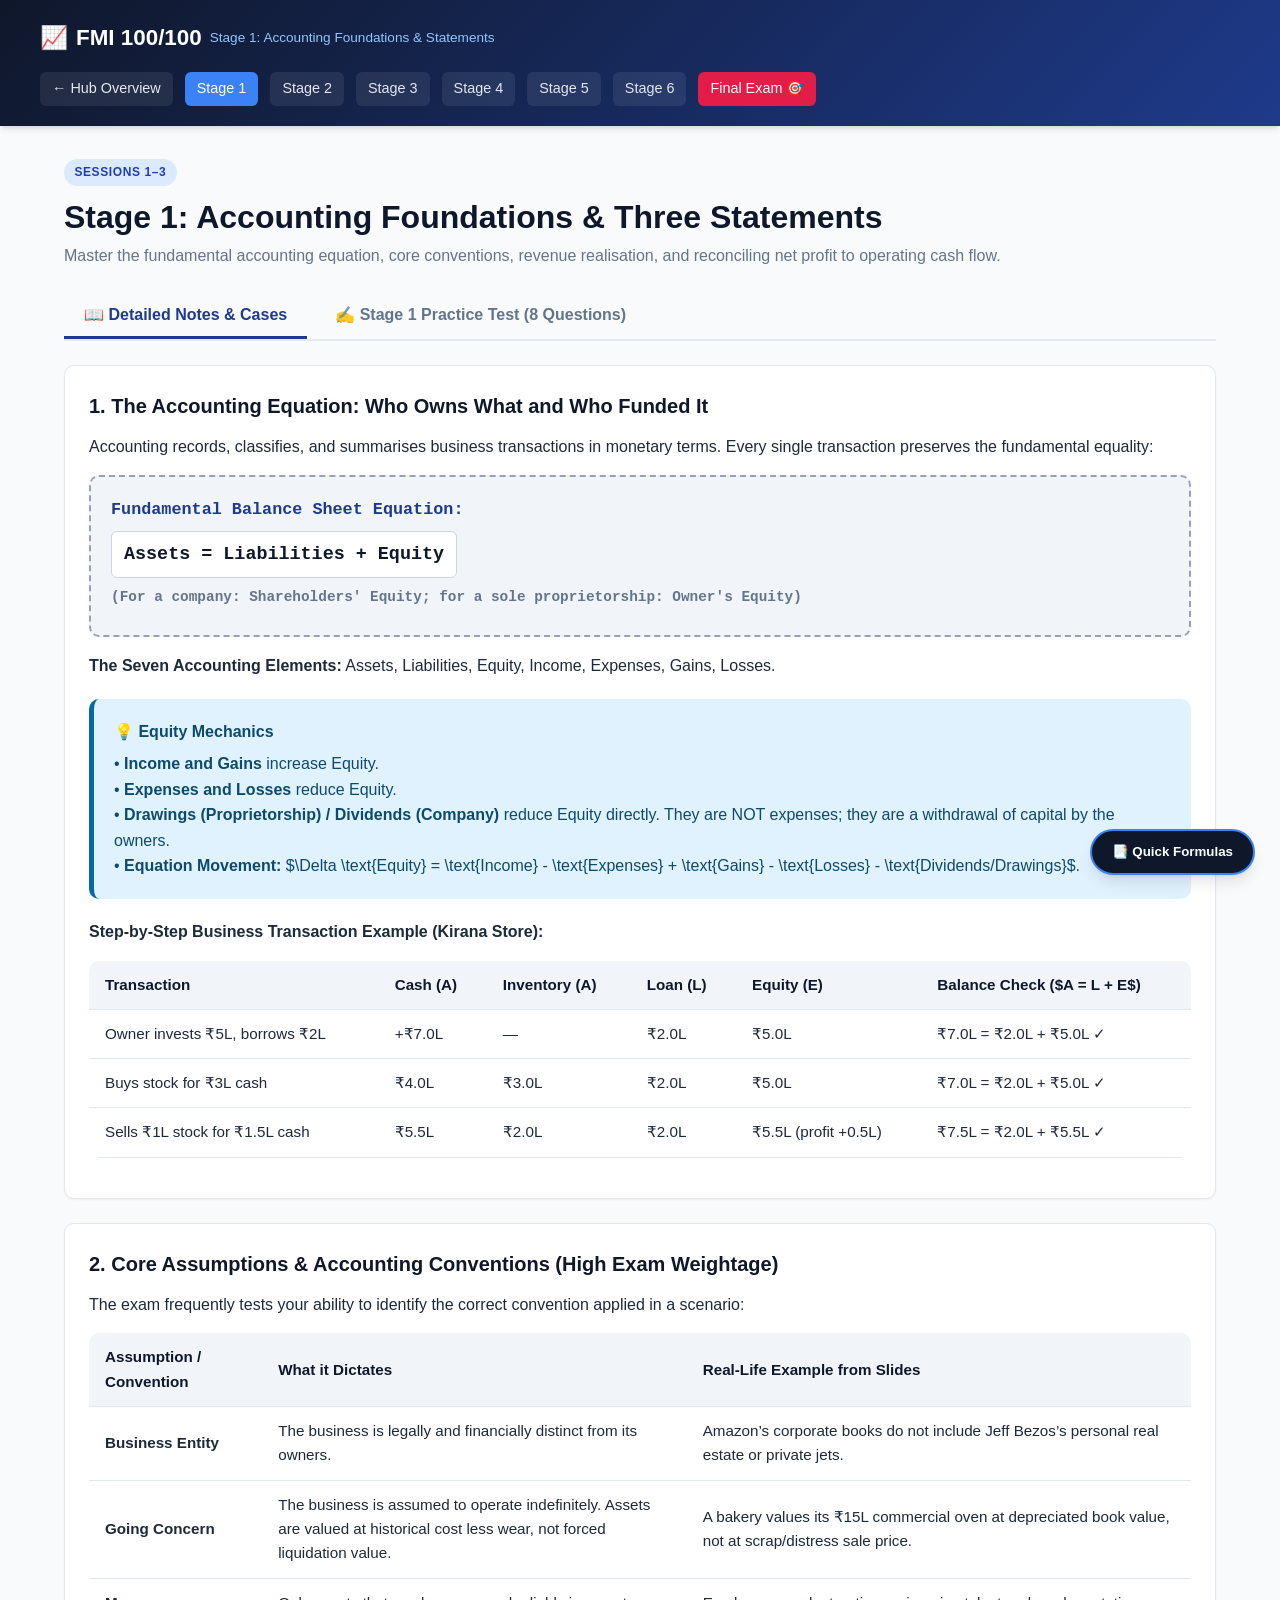
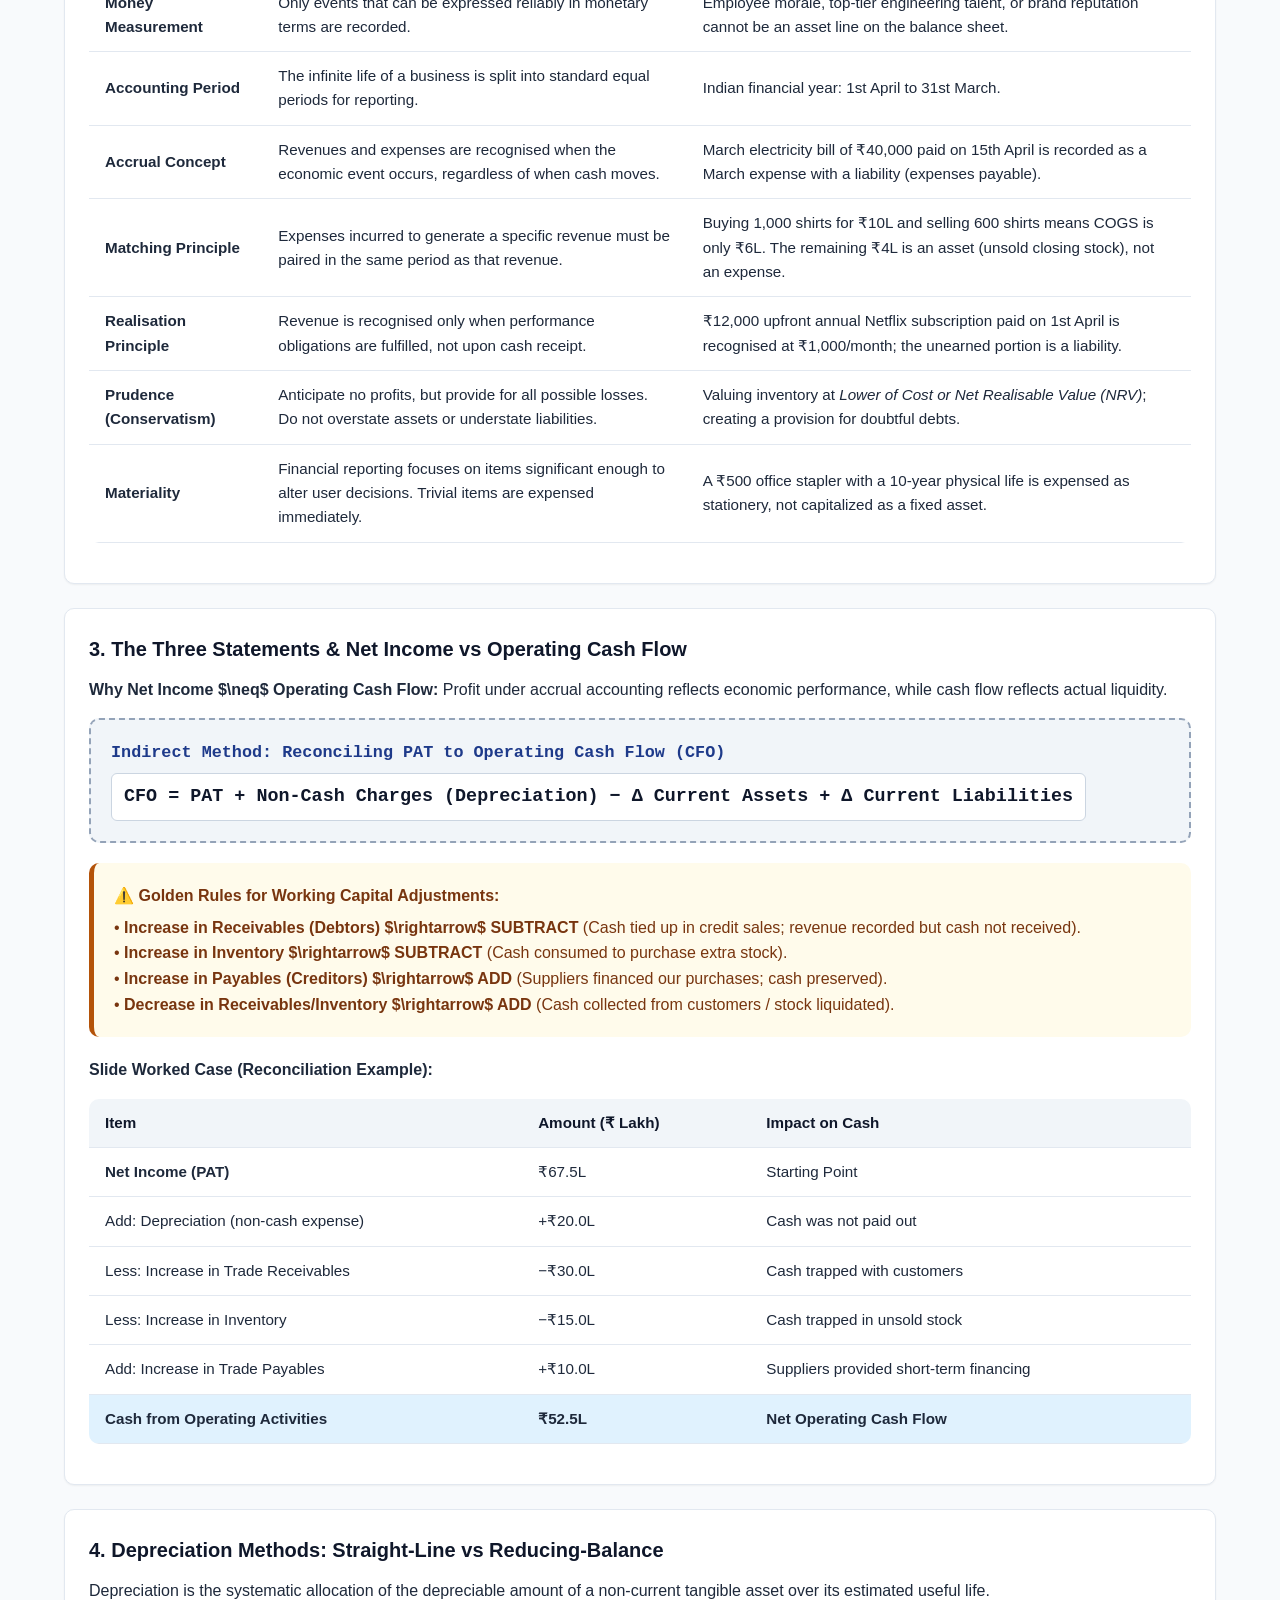
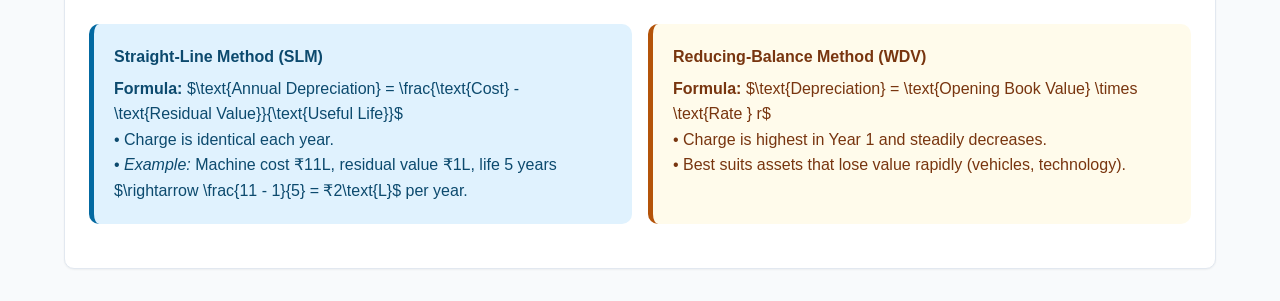
==== stage1_accounting.html @ 4d681e70 "Add base styles and layout for the application in style.css" ====
<!DOCTYPE html>
<html lang="en">
<head>
  <meta charset="UTF-8">
  <meta name="viewport" content="width=device-width, initial-scale=1.0">
  <title>Stage 1: Accounting Foundations & Three Statements | FMI 100/100</title>
  <link rel="stylesheet" href="style.css">
</head>
<body>

  <!-- Top Navigation -->
  <header class="header-nav">
    <div class="header-inner">
      <a href="index.html" class="brand-title">
        <span>📈</span> FMI 100/100
        <span class="brand-subtitle">Stage 1: Accounting Foundations & Statements</span>
      </a>
      <nav class="nav-links">
        <a href="index.html">← Hub Overview</a>
        <a href="stage1_accounting.html" class="active">Stage 1</a>
        <a href="stage2_ratios.html">Stage 2</a>
        <a href="stage3_cvp.html">Stage 3</a>
        <a href="stage4_tvm.html">Stage 4</a>
        <a href="stage5_capital_budgeting.html">Stage 5</a>
        <a href="stage6_capm_derivatives.html">Stage 6</a>
        <a href="stage7_final_exam.html" style="background:#e11d48; color:white;">Final Exam 🎯</a>
      </nav>
    </div>
  </header>

  <main class="container">
    
    <!-- Stage Header & Tab Navigation -->
    <div style="margin-bottom: 1.5rem;">
      <span class="badge badge-primary">Sessions 1–3</span>
      <h1 style="font-size: 2rem; color: var(--secondary); margin-top: 0.35rem;">Stage 1: Accounting Foundations & Three Statements</h1>
      <p style="color: var(--text-muted);">
        Master the fundamental accounting equation, core conventions, revenue realisation, and reconciling net profit to operating cash flow.
      </p>
    </div>

    <!-- Tabs: Detailed Information vs Interactive Test -->
    <div class="tabs">
      <button class="tab-btn active" onclick="switchTab('notes-tab', this)">📖 Detailed Notes & Cases</button>
      <button class="tab-btn" onclick="switchTab('test-tab', this)">✍️ Stage 1 Practice Test (8 Questions)</button>
    </div>

    <!-- TAB 1: DETAILED INFORMATION -->
    <div id="notes-tab" class="tab-content active">

      <!-- Section 1: The Accounting Equation -->
      <div class="card">
        <h3 class="card-title">1. The Accounting Equation: Who Owns What and Who Funded It</h3>
        <p>Accounting records, classifies, and summarises business transactions in monetary terms. Every single transaction preserves the fundamental equality:</p>
        
        <div class="formula-box">
          <div class="formula-name">Fundamental Balance Sheet Equation:</div>
          <div class="formula-code">Assets = Liabilities + Equity</div>
          <div class="formula-name" style="margin-top: 0.5rem; font-size: 0.9rem; color: var(--text-muted);">(For a company: Shareholders' Equity; for a sole proprietorship: Owner's Equity)</div>
        </div>

        <p><strong>The Seven Accounting Elements:</strong> Assets, Liabilities, Equity, Income, Expenses, Gains, Losses.</p>
        <div class="callout callout-info">
          <h4>💡 Equity Mechanics</h4>
          <p>• <strong>Income and Gains</strong> increase Equity.</p>
          <p>• <strong>Expenses and Losses</strong> reduce Equity.</p>
          <p>• <strong>Drawings (Proprietorship) / Dividends (Company)</strong> reduce Equity directly. They are NOT expenses; they are a withdrawal of capital by the owners.</p>
          <p>• <strong>Equation Movement:</strong> $\Delta \text{Equity} = \text{Income} - \text{Expenses} + \text{Gains} - \text{Losses} - \text{Dividends/Drawings}$.</p>
        </div>

        <h4>Step-by-Step Business Transaction Example (Kirana Store):</h4>
        <div class="table-responsive">
          <table class="data-table">
            <thead>
              <tr>
                <th>Transaction</th>
                <th>Cash (A)</th>
                <th>Inventory (A)</th>
                <th>Loan (L)</th>
                <th>Equity (E)</th>
                <th>Balance Check ($A = L + E$)</th>
              </tr>
            </thead>
            <tbody>
              <tr>
                <td>Owner invests ₹5L, borrows ₹2L</td>
                <td>+₹7.0L</td>
                <td>—</td>
                <td>₹2.0L</td>
                <td>₹5.0L</td>
                <td>₹7.0L = ₹2.0L + ₹5.0L ✓</td>
              </tr>
              <tr>
                <td>Buys stock for ₹3L cash</td>
                <td>₹4.0L</td>
                <td>₹3.0L</td>
                <td>₹2.0L</td>
                <td>₹5.0L</td>
                <td>₹7.0L = ₹2.0L + ₹5.0L ✓</td>
              </tr>
              <tr>
                <td>Sells ₹1L stock for ₹1.5L cash</td>
                <td>₹5.5L</td>
                <td>₹2.0L</td>
                <td>₹2.0L</td>
                <td>₹5.5L (profit +0.5L)</td>
                <td>₹7.5L = ₹2.0L + ₹5.5L ✓</td>
              </tr>
            </tbody>
          </table>
        </div>
      </div>

      <!-- Section 2: Core Assumptions & Conventions -->
      <div class="card">
        <h3 class="card-title">2. Core Assumptions & Accounting Conventions (High Exam Weightage)</h3>
        <p>The exam frequently tests your ability to identify the correct convention applied in a scenario:</p>

        <div class="table-responsive">
          <table class="data-table">
            <thead>
              <tr>
                <th>Assumption / Convention</th>
                <th>What it Dictates</th>
                <th>Real-Life Example from Slides</th>
              </tr>
            </thead>
            <tbody>
              <tr>
                <td><strong>Business Entity</strong></td>
                <td>The business is legally and financially distinct from its owners.</td>
                <td>Amazon’s corporate books do not include Jeff Bezos’s personal real estate or private jets.</td>
              </tr>
              <tr>
                <td><strong>Going Concern</strong></td>
                <td>The business is assumed to operate indefinitely. Assets are valued at historical cost less wear, not forced liquidation value.</td>
                <td>A bakery values its ₹15L commercial oven at depreciated book value, not at scrap/distress sale price.</td>
              </tr>
              <tr>
                <td><strong>Money Measurement</strong></td>
                <td>Only events that can be expressed reliably in monetary terms are recorded.</td>
                <td>Employee morale, top-tier engineering talent, or brand reputation cannot be an asset line on the balance sheet.</td>
              </tr>
              <tr>
                <td><strong>Accounting Period</strong></td>
                <td>The infinite life of a business is split into standard equal periods for reporting.</td>
                <td>Indian financial year: 1st April to 31st March.</td>
              </tr>
              <tr>
                <td><strong>Accrual Concept</strong></td>
                <td>Revenues and expenses are recognised when the economic event occurs, regardless of when cash moves.</td>
                <td>March electricity bill of ₹40,000 paid on 15th April is recorded as a March expense with a liability (expenses payable).</td>
              </tr>
              <tr>
                <td><strong>Matching Principle</strong></td>
                <td>Expenses incurred to generate a specific revenue must be paired in the same period as that revenue.</td>
                <td>Buying 1,000 shirts for ₹10L and selling 600 shirts means COGS is only ₹6L. The remaining ₹4L is an asset (unsold closing stock), not an expense.</td>
              </tr>
              <tr>
                <td><strong>Realisation Principle</strong></td>
                <td>Revenue is recognised only when performance obligations are fulfilled, not upon cash receipt.</td>
                <td>₹12,000 upfront annual Netflix subscription paid on 1st April is recognised at ₹1,000/month; the unearned portion is a liability.</td>
              </tr>
              <tr>
                <td><strong>Prudence (Conservatism)</strong></td>
                <td>Anticipate no profits, but provide for all possible losses. Do not overstate assets or understate liabilities.</td>
                <td>Valuing inventory at <em>Lower of Cost or Net Realisable Value (NRV)</em>; creating a provision for doubtful debts.</td>
              </tr>
              <tr>
                <td><strong>Materiality</strong></td>
                <td>Financial reporting focuses on items significant enough to alter user decisions. Trivial items are expensed immediately.</td>
                <td>A ₹500 office stapler with a 10-year physical life is expensed as stationery, not capitalized as a fixed asset.</td>
              </tr>
            </tbody>
          </table>
        </div>
      </div>

      <!-- Section 3: The Three Statements & Cash Flow Reconciliation -->
      <div class="card">
        <h3 class="card-title">3. The Three Statements & Net Income vs Operating Cash Flow</h3>
        <p>
          <strong>Why Net Income $\neq$ Operating Cash Flow:</strong> Profit under accrual accounting reflects economic performance, while cash flow reflects actual liquidity.
        </p>

        <div class="formula-box">
          <div class="formula-name">Indirect Method: Reconciling PAT to Operating Cash Flow (CFO)</div>
          <div class="formula-code">
            CFO = PAT + Non-Cash Charges (Depreciation) − Δ Current Assets + Δ Current Liabilities
          </div>
        </div>

        <div class="callout callout-warning">
          <h4>⚠️ Golden Rules for Working Capital Adjustments:</h4>
          <p>• <strong>Increase in Receivables (Debtors) $\rightarrow$ SUBTRACT</strong> (Cash tied up in credit sales; revenue recorded but cash not received).</p>
          <p>• <strong>Increase in Inventory $\rightarrow$ SUBTRACT</strong> (Cash consumed to purchase extra stock).</p>
          <p>• <strong>Increase in Payables (Creditors) $\rightarrow$ ADD</strong> (Suppliers financed our purchases; cash preserved).</p>
          <p>• <strong>Decrease in Receivables/Inventory $\rightarrow$ ADD</strong> (Cash collected from customers / stock liquidated).</p>
        </div>

        <h4>Slide Worked Case (Reconciliation Example):</h4>
        <div class="table-responsive">
          <table class="data-table">
            <thead>
              <tr><th>Item</th><th>Amount (₹ Lakh)</th><th>Impact on Cash</th></tr>
            </thead>
            <tbody>
              <tr><td><strong>Net Income (PAT)</strong></td><td>₹67.5L</td><td>Starting Point</td></tr>
              <tr><td>Add: Depreciation (non-cash expense)</td><td>+₹20.0L</td><td>Cash was not paid out</td></tr>
              <tr><td>Less: Increase in Trade Receivables</td><td>−₹30.0L</td><td>Cash trapped with customers</td></tr>
              <tr><td>Less: Increase in Inventory</td><td>−₹15.0L</td><td>Cash trapped in unsold stock</td></tr>
              <tr><td>Add: Increase in Trade Payables</td><td>+₹10.0L</td><td>Suppliers provided short-term financing</td></tr>
              <tr style="background:#e0f2fe; font-weight:bold;"><td><strong>Cash from Operating Activities</strong></td><td>₹52.5L</td><td>Net Operating Cash Flow</td></tr>
            </tbody>
          </table>
        </div>
      </div>

      <!-- Section 4: Depreciation Methods -->
      <div class="card">
        <h3 class="card-title">4. Depreciation Methods: Straight-Line vs Reducing-Balance</h3>
        <p>Depreciation is the systematic allocation of the depreciable amount of a non-current tangible asset over its estimated useful life.</p>
        
        <div style="display: grid; grid-template-columns: 1fr 1fr; gap: 1rem;">
          <div class="callout callout-info">
            <h4>Straight-Line Method (SLM)</h4>
            <p><strong>Formula:</strong> $\text{Annual Depreciation} = \frac{\text{Cost} - \text{Residual Value}}{\text{Useful Life}}$</p>
            <p>• Charge is identical each year.</p>
            <p>• <em>Example:</em> Machine cost ₹11L, residual value ₹1L, life 5 years $\rightarrow \frac{11 - 1}{5} = ₹2\text{L}$ per year.</p>
          </div>
          <div class="callout callout-warning">
            <h4>Reducing-Balance Method (WDV)</h4>
            <p><strong>Formula:</strong> $\text{Depreciation} = \text{Opening Book Value} \times \text{Rate } r$</p>
            <p>• Charge is highest in Year 1 and steadily decreases.</p>
            <p>• Best suits assets that lose value rapidly (vehicles, technology).</p>
          </div>
        </div>
      </div>

    </div>

    <!-- TAB 2: INTERACTIVE PRACTICE TEST -->
    <div id="test-tab" class="tab-content">
      
      <!-- Test Header Panel -->
      <div class="card" style="display:flex; justify-content:space-between; align-items:center; flex-wrap:wrap; gap:1rem;">
        <div>
          <h2 style="color:var(--secondary); margin-bottom:0.25rem;">Stage 1 Diagnostic Test: 8 MCQs</h2>
          <p style="color:var(--text-muted); font-size:0.95rem;">
            Test your conceptual grasp and manual arithmetic. Target: <strong>At least 7/8 (88%) to clear this stage</strong>.
          </p>
        </div>
        <div>
          <button class="btn btn-outline" onclick="resetStage1Quiz()">🔄 Reset Test</button>
        </div>
      </div>

      <!-- Live Score Notification -->
      <div id="stage1-result-banner" class="score-banner" style="display:none; text-align:center;">
        <div id="stage1-score-display" class="score-number">0 / 8</div>
        <h3 id="stage1-verdict-title" style="margin-top:0.5rem;">Score Review</h3>
        <p id="stage1-verdict-text" style="color:#cbd5e1;"></p>
        <div style="margin-top:1.5rem;">
          <a href="stage2_ratios.html" id="stage1-next-btn" class="btn btn-success" style="display:none; font-size:1.05rem;">Proceed to Stage 2: Financial Ratios →</a>
        </div>
      </div>

      <!-- Quiz Form Container -->
      <form id="stage1-quiz-form" onsubmit="event.preventDefault(); evaluateStage1Quiz();">
        
        <!-- Question 1 -->
        <div class="question-card" id="q1-card">
          <div class="question-header">
            <span class="badge badge-primary">Question 1 · Theory</span>
            <span style="font-size:0.85rem; color:#64748b;">1 Mark</span>
          </div>
          <div class="question-text">
            A manufacturing company buys a plant for ₹40,00,000. Due to a sudden market crash, identical second-hand plants are selling for ₹10,00,000. The accountant continues to report the asset at cost less accumulated depreciation rather than marking it down to scrap value. Which accounting principle supports this?
          </div>
          <div class="options-list">
            <label class="option-item" onclick="selectOption('q1', 0)">
              <input type="radio" name="q1" value="0" class="option-radio"> A) Money Measurement Principle
            </label>
            <label class="option-item" onclick="selectOption('q1', 1)">
              <input type="radio" name="q1" value="1" class="option-radio"> B) Going Concern Assumption
            </label>
            <label class="option-item" onclick="selectOption('q1', 2)">
              <input type="radio" name="q1" value="2" class="option-radio"> C) Realisation Principle
            </label>
            <label class="option-item" onclick="selectOption('q1', 3)">
              <input type="radio" name="q1" value="3" class="option-radio"> D) Consistency Principle
            </label>
          </div>
          <div class="explanation-box" id="q1-explanation">
            <strong>Correct Answer: B (Going Concern Assumption)</strong><br>
            <em>Explanation:</em> The Going Concern assumption presumes that the business will continue operations for the foreseeable future. Hence, assets are recorded at historical cost less depreciation (reflecting productive capacity) rather than immediate liquidation/scrap value.
          </div>
        </div>

        <!-- Question 2 -->
        <div class="question-card" id="q2-card">
          <div class="question-header">
            <span class="badge badge-primary">Question 2 · Arithmetic</span>
            <span style="font-size:0.85rem; color:#64748b;">1 Mark</span>
          </div>
          <div class="question-text">
            Amit starts a trading business on 1st January with ₹8,00,000 equity cash. During the month:
            <br>• He takes a bank loan of ₹4,00,000 cash.
            <br>• He buys inventory for ₹5,00,000 cash.
            <br>• He sells half the inventory (cost ₹2,50,000) for ₹4,20,000 cash.
            <br>• He withdraws ₹50,000 cash for his personal household expenses.
            <br>What are the Total Assets and Equity at the end of the month?
          </div>
          <div class="options-list">
            <label class="option-item" onclick="selectOption('q2', 0)">
              <input type="radio" name="q2" value="0" class="option-radio"> A) Total Assets = ₹13,20,000 | Equity = ₹9,20,000
            </label>
            <label class="option-item" onclick="selectOption('q2', 1)">
              <input type="radio" name="q2" value="1" class="option-radio"> B) Total Assets = ₹13,70,000 | Equity = ₹9,70,000
            </label>
            <label class="option-item" onclick="selectOption('q2', 2)">
              <input type="radio" name="q2" value="2" class="option-radio"> C) Total Assets = ₹14,20,000 | Equity = ₹10,20,000
            </label>
            <label class="option-item" onclick="selectOption('q2', 3)">
              <input type="radio" name="q2" value="3" class="option-radio"> D) Total Assets = ₹12,70,000 | Equity = ₹8,70,000
            </label>
          </div>
          <div class="scratchpad-container">
            <small style="color:var(--text-muted);">Scratchpad / Rough Math:</small>
            <textarea class="scratchpad-area" placeholder="Type your rough math here..."></textarea>
          </div>
          <div class="explanation-box" id="q2-explanation">
            <strong>Correct Answer: A (Assets = ₹13,20,000 | Equity = ₹9,20,000)</strong><br>
            <em>Step-by-step arithmetic:</em><br>
            1. Cash inflows: Initial Equity ₹8.0L + Bank loan ₹4.0L + Sales ₹4.2L = ₹16.2L.<br>
            2. Cash outflows: Inventory bought ₹5.0L + Drawings ₹0.5L = ₹5.5L.<br>
            3. Final Cash balance = ₹16.2L − ₹5.5L = ₹10.7L.<br>
            4. Remaining Inventory = ₹5.0L − ₹2.5L = ₹2.5L.<br>
            5. Total Assets = Cash ₹10.7L + Inventory ₹2.5L = <strong>₹13.20 Lakh</strong>.<br>
            6. Total Liabilities = Bank Loan = ₹4.0 Lakh.<br>
            7. Equity = Initial ₹8.0L + Profit (₹4.2L − ₹2.5L = ₹1.7L) − Drawings ₹0.5L = <strong>₹9.20 Lakh</strong>.<br>
            Balance check: Assets ₹13.20L = Liabilities ₹4.0L + Equity ₹9.20L.
          </div>
        </div>

        <!-- Question 3 -->
        <div class="question-card" id="q3-card">
          <div class="question-header">
            <span class="badge badge-primary">Question 3 · Theory</span>
            <span style="font-size:0.85rem; color:#64748b;">1 Mark</span>
          </div>
          <div class="question-text">
            Under the matching concept, how should the cost of unsold merchandise inventory remaining at the end of the accounting period be treated?
          </div>
          <div class="options-list">
            <label class="option-item" onclick="selectOption('q3', 0)">
              <input type="radio" name="q3" value="0" class="option-radio"> A) Expensed immediately as Cost of Goods Sold in the current period.
            </label>
            <label class="option-item" onclick="selectOption('q3', 1)">
              <input type="radio" name="q3" value="1" class="option-radio"> B) Carried forward as an asset on the balance sheet until sold.
            </label>
            <label class="option-item" onclick="selectOption('q3', 2)">
              <input type="radio" name="q3" value="2" class="option-radio"> C) Deducted directly from owner's equity as an administrative loss.
            </label>
            <label class="option-item" onclick="selectOption('q3', 3)">
              <input type="radio" name="q3" value="3" class="option-radio"> D) Capitalized into property, plant, and equipment as a long-term investment.
            </label>
          </div>
          <div class="explanation-box" id="q3-explanation">
            <strong>Correct Answer: B</strong><br>
            <em>Explanation:</em> The matching principle dictates that costs must be paired with the revenues they produce. Because unsold goods produced zero revenue in the current period, they cannot be expensed; they must be carried forward as a Current Asset (Closing Inventory) to future periods.
          </div>
        </div>

        <!-- Question 4 -->
        <div class="question-card" id="q4-card">
          <div class="question-header">
            <span class="badge badge-primary">Question 4 · Revenue Realisation</span>
            <span style="font-size:0.85rem; color:#64748b;">1 Mark</span>
          </div>
          <div class="question-text">
            On 1st October 2025, an educational coaching institute collects ₹1,20,000 cash as full annual tuition fee for a 12-month program ending 30th September 2026. For the financial year ending <strong>31st March 2026</strong>, what revenue and balance sheet item should be reported?
          </div>
          <div class="options-list">
            <label class="option-item" onclick="selectOption('q4', 0)">
              <input type="radio" name="q4" value="0" class="option-radio"> A) Revenue: ₹1,20,000 | Current Liability: ₹0
            </label>
            <label class="option-item" onclick="selectOption('q4', 1)">
              <input type="radio" name="q4" value="1" class="option-radio"> B) Revenue: ₹60,000 | Current Asset: ₹60,000 (Accrued Income)
            </label>
            <label class="option-item" onclick="selectOption('q4', 2)">
              <input type="radio" name="q4" value="2" class="option-radio"> C) Revenue: ₹60,000 | Current Liability: ₹60,000 (Unearned Revenue)
            </label>
            <label class="option-item" onclick="selectOption('q4', 3)">
              <input type="radio" name="q4" value="3" class="option-radio"> D) Revenue: ₹0 | Current Liability: ₹1,20,000 (Deferred Revenue)
            </label>
          </div>
          <div class="explanation-box" id="q4-explanation">
            <strong>Correct Answer: C</strong><br>
            <em>Explanation:</em> From 1st October 2025 to 31st March 2026, exactly 6 months of teaching service has been rendered: $\frac{6}{12} \times ₹1,20,000 = ₹60,000$ earned revenue. The remaining 6 months (₹60,000) represents an obligation to perform future services and must be shown as a Current Liability (Unearned / Deferred Revenue).
          </div>
        </div>

        <!-- Question 5 -->
        <div class="question-card" id="q5-card">
          <div class="question-header">
            <span class="badge badge-primary">Question 5 · Cash Flow Linkage</span>
            <span style="font-size:0.85rem; color:#64748b;">1 Mark</span>
          </div>
          <div class="question-text">
            A corporate entity reports Net Profit after Tax (PAT) of ₹45,00,000 for FY2026. The financial records show:
            <br>• Depreciation on assets: ₹10,00,000
            <br>• Accounts Receivable increased by ₹8,00,000
            <br>• Inventory increased by ₹5,00,000
            <br>• Accounts Payable increased by ₹4,00,000
            <br>What is the <strong>Cash Flow from Operating Activities</strong>?
          </div>
          <div class="options-list">
            <label class="option-item" onclick="selectOption('q5', 0)">
              <input type="radio" name="q5" value="0" class="option-radio"> A) ₹46,00,000
            </label>
            <label class="option-item" onclick="selectOption('q5', 1)">
              <input type="radio" name="q5" value="1" class="option-radio"> B) ₹54,00,000
            </label>
            <label class="option-item" onclick="selectOption('q5', 2)">
              <input type="radio" name="q5" value="2" class="option-radio"> C) ₹38,00,000
            </label>
            <label class="option-item" onclick="selectOption('q5', 3)">
              <input type="radio" name="q5" value="3" class="option-radio"> D) ₹50,00,000
            </label>
          </div>
          <div class="scratchpad-container">
            <small style="color:var(--text-muted);">Scratchpad / Rough Math:</small>
            <textarea class="scratchpad-area" placeholder="Type your rough math here..."></textarea>
          </div>
          <div class="explanation-box" id="q5-explanation">
            <strong>Correct Answer: A (₹46,00,000)</strong><br>
            <em>Manual calculation:</em><br>
            $\text{CFO} = \text{PAT} + \text{Depreciation} - \Delta\text{Receivables} - \Delta\text{Inventory} + \Delta\text{Payables}$<br>
            $= ₹45,00,000 + ₹10,00,000 - ₹8,00,000 - ₹5,00,000 + ₹4,00,000$<br>
            $= ₹55,00,000 - ₹13,00,000 + ₹4,00,000 = <strong>₹46,00,000</strong>$.
          </div>
        </div>

        <!-- Question 6 -->
        <div class="question-card" id="q6-card">
          <div class="question-header">
            <span class="badge badge-primary">Question 6 · Conventions</span>
            <span style="font-size:0.85rem; color:#64748b;">1 Mark</span>
          </div>
          <div class="question-text">
            Why does an accountant immediately write off an executive desk calculator costing ₹400 as an administrative expense in Year 1, even though it will be used for 8 years?
          </div>
          <div class="options-list">
            <label class="option-item" onclick="selectOption('q6', 0)">
              <input type="radio" name="q6" value="0" class="option-radio"> A) Prudence Concept
            </label>
            <label class="option-item" onclick="selectOption('q6', 1)">
              <input type="radio" name="q6" value="1" class="option-radio"> B) Materiality Convention
            </label>
            <label class="option-item" onclick="selectOption('q6', 2)">
              <input type="radio" name="q6" value="2" class="option-radio"> C) Business Entity Assumption
            </label>
            <label class="option-item" onclick="selectOption('q6', 3)">
              <input type="radio" name="q6" value="3" class="option-radio"> D) Realisation Principle
            </label>
          </div>
          <div class="explanation-box" id="q6-explanation">
            <strong>Correct Answer: B (Materiality Convention)</strong><br>
            <em>Explanation:</em> The Materiality convention permits accountants to disregard strict theoretical accounting treatments for items whose value is too insignificant to influence the economic decisions of users. Depreciating ₹50 a year for 8 years would create administrative burden without adding value to decision-makers.
          </div>
        </div>

        <!-- Question 7 -->
        <div class="question-card" id="q7-card">
          <div class="question-header">
            <span class="badge badge-primary">Question 7 · Depreciation</span>
            <span style="font-size:0.85rem; color:#64748b;">1 Mark</span>
          </div>
          <div class="question-text">
            A delivery vehicle is purchased for ₹12,00,000. It has an estimated life of 5 years and a salvage value of ₹2,00,000. Under the Straight-Line Method (SLM), what is the book value at the end of Year 3?
          </div>
          <div class="options-list">
            <label class="option-item" onclick="selectOption('q7', 0)">
              <input type="radio" name="q7" value="0" class="option-radio"> A) ₹6,00,000
            </label>
            <label class="option-item" onclick="selectOption('q7', 1)">
              <input type="radio" name="q7" value="1" class="option-radio"> B) ₹4,00,000
            </label>
            <label class="option-item" onclick="selectOption('q7', 2)">
              <input type="radio" name="q7" value="2" class="option-radio"> C) ₹7,20,000
            </label>
            <label class="option-item" onclick="selectOption('q7', 3)">
              <input type="radio" name="q7" value="3" class="option-radio"> D) ₹5,00,000
            </label>
          </div>
          <div class="scratchpad-container">
            <small style="color:var(--text-muted);">Scratchpad / Rough Math:</small>
            <textarea class="scratchpad-area" placeholder="Type your rough math here..."></textarea>
          </div>
          <div class="explanation-box" id="q7-explanation">
            <strong>Correct Answer: A (₹6,00,000)</strong><br>
            <em>Step-by-step arithmetic:</em><br>
            1. Depreciable Amount = $\text{Cost} - \text{Salvage} = ₹12,00,000 - ₹2,00,000 = ₹10,00,000$.<br>
            2. Annual Depreciation = $\frac{₹10,00,000}{5} = ₹2,00,000$ per year.<br>
            3. Accumulated Depreciation after 3 years = $3 \times ₹2,00,000 = ₹6,00,000$.<br>
            4. Book Value at end of Year 3 = $\text{Cost} - \text{Accumulated Depreciation} = ₹12,00,000 - ₹6,00,000 = <strong>₹6,00,000</strong>$.
          </div>
        </div>

        <!-- Question 8 -->
        <div class="question-card" id="q8-card">
          <div class="question-header">
            <span class="badge badge-primary">Question 8 · Conceptual Linkage</span>
            <span style="font-size:0.85rem; color:#64748b;">1 Mark</span>
          </div>
          <div class="question-text">
            Which of the following cash transactions alters both the Balance Sheet and Owner's Equity, but has <strong>ZERO</strong> impact on the Income Statement?
          </div>
          <div class="options-list">
            <label class="option-item" onclick="selectOption('q8', 0)">
              <input type="radio" name="q8" value="0" class="option-radio"> A) Payment of ₹30,000 factory monthly rent.
            </label>
            <label class="option-item" onclick="selectOption('q8', 1)">
              <input type="radio" name="q8" value="1" class="option-radio"> B) Owner withdraws ₹50,000 cash for personal use (Drawings).
            </label>
            <label class="option-item" onclick="selectOption('q8', 2)">
              <input type="radio" name="q8" value="2" class="option-radio"> C) Payment of ₹15,000 interest on a bank overdraft.
            </label>
            <label class="option-item" onclick="selectOption('q8', 3)">
              <input type="radio" name="q8" value="3" class="option-radio"> D) Recognizing ₹25,000 depreciation on showroom computers.
            </label>
          </div>
          <div class="explanation-box" id="q8-explanation">
            <strong>Correct Answer: B (Owner drawings)</strong><br>
            <em>Explanation:</em> Drawings / dividends are distributions of wealth to the owners. They reduce Cash (Assets) and directly reduce Equity on the Balance Sheet. They are NOT operating expenses and therefore do not appear on the Income Statement. (Options A, C, and D are all expenses that flow through the Income Statement).
          </div>
        </div>

        <!-- Submit Button -->
        <div style="text-align: center; margin: 2rem 0;">
          <button type="submit" class="btn btn-primary" style="padding: 0.85rem 2.5rem; font-size: 1.15rem;">
            Submit Stage 1 Test & Review Answers 🎯
          </button>
        </div>

      </form>
    </div>

  </main>

  <!-- Formula Floating Button -->
  <button class="formula-drawer-btn" onclick="openFormulaModal()">📑 Quick Formulas</button>

  <!-- Modal for Formula Sheet -->
  <div class="formula-modal" id="formulaModal" onclick="closeFormulaModalOnOutside(event)">
    <div class="formula-modal-content">
      <button class="close-modal-btn" onclick="closeFormulaModal()">×</button>
      <h3>📑 Quick Formula Reference</h3>
      <p style="margin-top:1rem;">• <strong>Accounting Equation:</strong> $\text{Assets} = \text{Liabilities} + \text{Equity}$</p>
      <p>• <strong>CFO (Indirect):</strong> $\text{PAT} + \text{Depr} - \Delta\text{CA} + \Delta\text{CL}$</p>
      <p>• <strong>SLM Depreciation:</strong> $\frac{\text{Cost} - \text{Salvage}}{\text{Life}}$</p>
    </div>
  </div>

  <script>
    // Tab Switching
    function switchTab(tabId, btn) {
      document.querySelectorAll('.tab-content').forEach(t => t.classList.remove('active'));
      document.querySelectorAll('.tab-btn').forEach(b => b.classList.remove('active'));
      document.getElementById(tabId).classList.add('active');
      btn.classList.add('active');
    }

    // Modal
    function openFormulaModal() { document.getElementById('formulaModal').style.display = 'flex'; }
    function closeFormulaModal() { document.getElementById('formulaModal').style.display = 'none'; }
    function closeFormulaModalOnOutside(e) { if(e.target.id === 'formulaModal') closeFormulaModal(); }

    // Option Selection Visuals
    function selectOption(qName, optIdx) {
      const card = document.getElementById(qName + '-card');
      const items = card.querySelectorAll('.option-item');
      items.forEach(it => it.classList.remove('selected'));
      items[optIdx].classList.add('selected');
      items[optIdx].querySelector('input').checked = true;
    }

    // Evaluation Logic
    const correctAnswers = {
      q1: 1, // B
      q2: 0, // A
      q3: 1, // B
      q4: 2, // C
      q5: 0, // A
      q6: 1, // B
      q7: 0, // A
      q8: 1  // B
    };

    function evaluateStage1Quiz() {
      let score = 0;
      let total = 8;

      for (let q in correctAnswers) {
        const selected = document.querySelector('input[name="' + q + '"]:checked');
        const card = document.getElementById(q + '-card');
        const expBox = document.getElementById(q + '-explanation');
        const options = card.querySelectorAll('.option-item');

        expBox.style.display = 'block';

        if (selected) {
          const val = parseInt(selected.value);
          if (val === correctAnswers[q]) {
            score++;
            options[val].classList.add('correct');
          } else {
            options[val].classList.add('incorrect');
            options[correctAnswers[q]].classList.add('correct');
          }
        } else {
          options[correctAnswers[q]].classList.add('correct');
        }
      }

      // Display Banner
      const banner = document.getElementById('stage1-result-banner');
      const scoreDisp = document.getElementById('stage1-score-display');
      const title = document.getElementById('stage1-verdict-title');
      const text = document.getElementById('stage1-verdict-text');
      const nextBtn = document.getElementById('stage1-next-btn');

      banner.style.display = 'block';
      scoreDisp.innerText = score + ' / ' + total;

      let pct = (score / total) * 100;
      if (pct >= 85) {
        title.innerHTML = '🎉 Stage 1 Cleared! Outstanding Mastery!';
        text.innerText = 'You demonstrated complete command over the core accounting conventions, the fundamental equation, and cash flow adjustments. You are fully ready for Stage 2.';
        banner.style.background = 'linear-gradient(135deg, #15803d, #14532d)';
        nextBtn.style.display = 'inline-flex';
        localStorage.setItem('fmi_stage_1_cleared', 'true');
      } else {
        title.innerHTML = '⚠️ Review Recommended (Target: 7/8)';
        text.innerText = 'You scored ' + score + '/8 (' + Math.round(pct) + '%). Review the detailed explanations below to cement your understanding, then retry the test.';
        banner.style.background = 'linear-gradient(135deg, #b45309, #78350f)';
        nextBtn.style.display = 'none';
      }

      window.scrollTo({ top: banner.offsetTop - 80, behavior: 'smooth' });
    }

    function resetStage1Quiz() {
      document.getElementById('stage1-quiz-form').reset();
      document.querySelectorAll('.option-item').forEach(el => {
        el.classList.remove('selected', 'correct', 'incorrect');
      });
      document.querySelectorAll('.explanation-box').forEach(el => {
        el.style.display = 'none';
      });
      document.getElementById('stage1-result-banner').style.display = 'none';
    }
  </script>
</body>
</html>
---- style.css ----
:root {
  --primary: #1e3a8a;
  --primary-light: #3b82f6;
  --primary-hover: #1d4ed8;
  --secondary: #0f172a;
  --accent: #d97706;
  --accent-light: #fef3c7;
  --success: #15803d;
  --success-bg: #dcfce7;
  --danger: #b91c1c;
  --danger-bg: #fee2e2;
  --warning: #b45309;
  --warning-bg: #fffbeb;
  --info: #0369a1;
  --info-bg: #e0f2fe;
  --bg: #f8fafc;
  --card-bg: #ffffff;
  --text: #1e293b;
  --text-muted: #64748b;
  --border: #e2e8f0;
  --shadow-sm: 0 1px 2px 0 rgb(0 0 0 / 0.05);
  --shadow: 0 4px 6px -1px rgb(0 0 0 / 0.1), 0 2px 4px -2px rgb(0 0 0 / 0.1);
  --shadow-lg: 0 10px 15px -3px rgb(0 0 0 / 0.1), 0 4px 6px -4px rgb(0 0 0 / 0.1);
  --radius: 10px;
}

* {
  box-sizing: border-box;
  margin: 0;
  padding: 0;
}

body {
  font-family: -apple-system, BlinkMacSystemFont, "Segoe UI", Roboto, "Helvetica Neue", Arial, sans-serif;
  background-color: var(--bg);
  color: var(--text);
  line-height: 1.6;
}

/* Header & Nav */
.header-nav {
  background: linear-gradient(135deg, #0f172a 0%, #1e3a8a 100%);
  color: #ffffff;
  padding: 1.25rem 2rem;
  box-shadow: var(--shadow);
  position: sticky;
  top: 0;
  z-index: 100;
}

.header-inner {
  max-width: 1200px;
  margin: 0 auto;
  display: flex;
  justify-content: space-between;
  align-items: center;
  flex-wrap: wrap;
  gap: 1rem;
}

.brand-title {
  font-size: 1.4rem;
  font-weight: 700;
  display: flex;
  align-items: center;
  gap: 0.5rem;
  text-decoration: none;
  color: white;
}

.brand-subtitle {
  font-size: 0.85rem;
  color: #93c5fd;
  font-weight: normal;
}

.nav-links {
  display: flex;
  gap: 0.75rem;
  flex-wrap: wrap;
}

.nav-links a {
  color: #e2e8f0;
  text-decoration: none;
  font-size: 0.9rem;
  font-weight: 500;
  padding: 0.35rem 0.75rem;
  border-radius: 6px;
  transition: all 0.2s;
  background: rgba(255, 255, 255, 0.08);
}

.nav-links a:hover, .nav-links a.active {
  background: var(--primary-light);
  color: #ffffff;
}

/* Layout */
.container {
  max-width: 1200px;
  margin: 2rem auto;
  padding: 0 1.5rem;
}

/* Badges & Pills */
.badge {
  display: inline-block;
  padding: 0.25rem 0.65rem;
  border-radius: 9999px;
  font-size: 0.75rem;
  font-weight: 600;
  text-transform: uppercase;
  letter-spacing: 0.05em;
}

.badge-primary { background: #dbeafe; color: #1e40af; }
.badge-success { background: var(--success-bg); color: var(--success); }
.badge-warning { background: var(--warning-bg); color: var(--warning); }
.badge-danger { background: var(--danger-bg); color: var(--danger); }
.badge-dark { background: #334155; color: #f1f5f9; }

/* Callout Boxes */
.callout {
  padding: 1.25rem;
  border-radius: var(--radius);
  margin: 1.25rem 0;
  border-left: 5px solid;
}

.callout-info {
  background: var(--info-bg);
  border-color: var(--info);
  color: #0c4a6e;
}

.callout-warning {
  background: var(--warning-bg);
  border-color: var(--warning);
  color: #78350f;
}

.callout-danger {
  background: var(--danger-bg);
  border-color: var(--danger);
  color: #7f1d1d;
}

.callout-success {
  background: var(--success-bg);
  border-color: var(--success);
  color: #14532d;
}

.callout h4 {
  margin-bottom: 0.4rem;
  display: flex;
  align-items: center;
  gap: 0.4rem;
}

/* Cards */
.card {
  background: var(--card-bg);
  border: 1px solid var(--border);
  border-radius: var(--radius);
  padding: 1.5rem;
  box-shadow: var(--shadow-sm);
  margin-bottom: 1.5rem;
  transition: transform 0.2s, box-shadow 0.2s;
}

.card-hover:hover {
  transform: translateY(-2px);
  box-shadow: var(--shadow);
}

.card-title {
  font-size: 1.25rem;
  font-weight: 700;
  color: var(--secondary);
  margin-bottom: 0.75rem;
  display: flex;
  align-items: center;
  justify-content: space-between;
}

/* Formula Highlight Box */
.formula-box {
  background: #f1f5f9;
  border: 2px dashed #94a3b8;
  border-radius: var(--radius);
  padding: 1.25rem;
  margin: 1rem 0;
  font-family: "Courier New", Courier, monospace;
}

.formula-box .formula-name {
  font-family: inherit;
  font-weight: 700;
  color: var(--primary);
  font-size: 1.05rem;
  margin-bottom: 0.4rem;
}

.formula-box .formula-code {
  font-size: 1.15rem;
  color: #0f172a;
  background: white;
  padding: 0.5rem 0.75rem;
  border-radius: 6px;
  display: inline-block;
  border: 1px solid #cbd5e1;
  font-weight: bold;
}

/* Data Tables */
.table-responsive {
  overflow-x: auto;
  margin: 1rem 0;
}

table.data-table {
  width: 100%;
  border-collapse: collapse;
  font-size: 0.95rem;
  background: white;
  border-radius: var(--radius);
  overflow: hidden;
}

table.data-table th, table.data-table td {
  padding: 0.75rem 1rem;
  text-align: left;
  border-bottom: 1px solid var(--border);
}

table.data-table th {
  background: #f1f5f9;
  font-weight: 600;
  color: var(--secondary);
}

table.data-table tr:hover {
  background: #f8fafc;
}

/* Tabs */
.tabs {
  display: flex;
  border-bottom: 2px solid var(--border);
  gap: 0.5rem;
  margin-bottom: 1.5rem;
}

.tab-btn {
  padding: 0.75rem 1.25rem;
  border: none;
  background: none;
  font-size: 1rem;
  font-weight: 600;
  color: var(--text-muted);
  cursor: pointer;
  border-bottom: 3px solid transparent;
  transition: all 0.2s;
}

.tab-btn:hover {
  color: var(--primary);
}

.tab-btn.active {
  color: var(--primary);
  border-bottom-color: var(--primary);
}

.tab-content {
  display: none;
}

.tab-content.active {
  display: block;
}

/* Buttons */
.btn {
  display: inline-flex;
  align-items: center;
  justify-content: center;
  gap: 0.5rem;
  padding: 0.65rem 1.25rem;
  border-radius: 6px;
  font-size: 0.95rem;
  font-weight: 600;
  cursor: pointer;
  border: none;
  transition: all 0.2s;
  text-decoration: none;
}

.btn-primary {
  background: var(--primary);
  color: white;
}

.btn-primary:hover {
  background: var(--primary-hover);
}

.btn-success {
  background: var(--success);
  color: white;
}

.btn-outline {
  border: 1px solid var(--border);
  background: white;
  color: var(--text);
}

.btn-outline:hover {
  background: #f1f5f9;
}

/* Quiz Engine Styles */
.question-card {
  background: white;
  border: 1px solid var(--border);
  border-radius: var(--radius);
  padding: 1.5rem;
  margin-bottom: 1.5rem;
  box-shadow: var(--shadow-sm);
}

.question-header {
  display: flex;
  justify-content: space-between;
  align-items: center;
  margin-bottom: 1rem;
}

.question-text {
  font-size: 1.05rem;
  font-weight: 600;
  color: #0f172a;
  margin-bottom: 1.25rem;
}

.options-list {
  display: flex;
  flex-direction: column;
  gap: 0.6rem;
}

.option-item {
  display: flex;
  align-items: flex-start;
  gap: 0.75rem;
  padding: 0.75rem 1rem;
  border: 1px solid var(--border);
  border-radius: 8px;
  cursor: pointer;
  transition: all 0.15s;
  background: #ffffff;
}

.option-item:hover {
  background: #f8fafc;
  border-color: #cbd5e1;
}

.option-item.selected {
  border-color: var(--primary);
  background: #eff6ff;
}

.option-item.correct {
  border-color: var(--success) !important;
  background: var(--success-bg) !important;
  color: #14532d;
  font-weight: 600;
}

.option-item.incorrect {
  border-color: var(--danger) !important;
  background: var(--danger-bg) !important;
  color: #7f1d1d;
}

.option-radio {
  margin-top: 0.25rem;
}

.explanation-box {
  margin-top: 1rem;
  padding: 1rem;
  border-radius: 8px;
  background: #f8fafc;
  border-left: 4px solid var(--primary);
  display: none;
}

/* Scratchpad */
.scratchpad-container {
  margin-top: 1rem;
  background: #fff;
  border: 1px solid var(--border);
  border-radius: 8px;
  padding: 0.75rem;
}

.scratchpad-area {
  width: 100%;
  height: 90px;
  padding: 0.5rem;
  font-family: monospace;
  font-size: 0.95rem;
  border: 1px solid #e2e8f0;
  border-radius: 6px;
  resize: vertical;
}

/* Score Panel */
.score-banner {
  background: linear-gradient(135deg, #1e3a8a, #0f172a);
  color: white;
  padding: 2rem;
  border-radius: var(--radius);
  text-align: center;
  margin-bottom: 2rem;
}

.score-number {
  font-size: 3rem;
  font-weight: 800;
  color: #60a5fa;
}

/* Stage Progress Bar */
.stage-progress {
  display: flex;
  align-items: center;
  gap: 1rem;
  margin: 1.5rem 0;
  background: white;
  padding: 1rem 1.5rem;
  border-radius: var(--radius);
  border: 1px solid var(--border);
}

.progress-bar-bg {
  flex-grow: 1;
  height: 12px;
  background: #e2e8f0;
  border-radius: 999px;
  overflow: hidden;
}

.progress-bar-fill {
  height: 100%;
  background: linear-gradient(90deg, #3b82f6, #10b981);
  width: 0%;
  transition: width 0.4s ease;
}

/* Floating Drawer for Formula Reference */
.formula-drawer-btn {
  position: fixed;
  bottom: 25px;
  right: 25px;
  background: #0f172a;
  color: white;
  padding: 0.85rem 1.25rem;
  border-radius: 50px;
  box-shadow: var(--shadow-lg);
  font-weight: 600;
  cursor: pointer;
  border: 2px solid #3b82f6;
  z-index: 1000;
  display: flex;
  align-items: center;
  gap: 0.5rem;
}

.formula-drawer-btn:hover {
  background: #1e293b;
  transform: scale(1.03);
}

.formula-modal {
  display: none;
  position: fixed;
  top: 0;
  left: 0;
  width: 100%;
  height: 100%;
  background: rgba(0, 0, 0, 0.6);
  z-index: 2000;
  justify-content: center;
  align-items: center;
  padding: 1.5rem;
}

.formula-modal-content {
  background: white;
  max-width: 800px;
  width: 100%;
  max-height: 85vh;
  border-radius: var(--radius);
  overflow-y: auto;
  padding: 2rem;
  box-shadow: var(--shadow-lg);
  position: relative;
}

.close-modal-btn {
  position: absolute;
  top: 1rem;
  right: 1.25rem;
  font-size: 1.5rem;
  font-weight: bold;
  border: none;
  background: none;
  cursor: pointer;
  color: #64748b;
}

@media (max-width: 768px) {
  .header-inner { flex-direction: column; align-items: flex-start; }
  .tabs { overflow-x: auto; white-space: nowrap; }
}
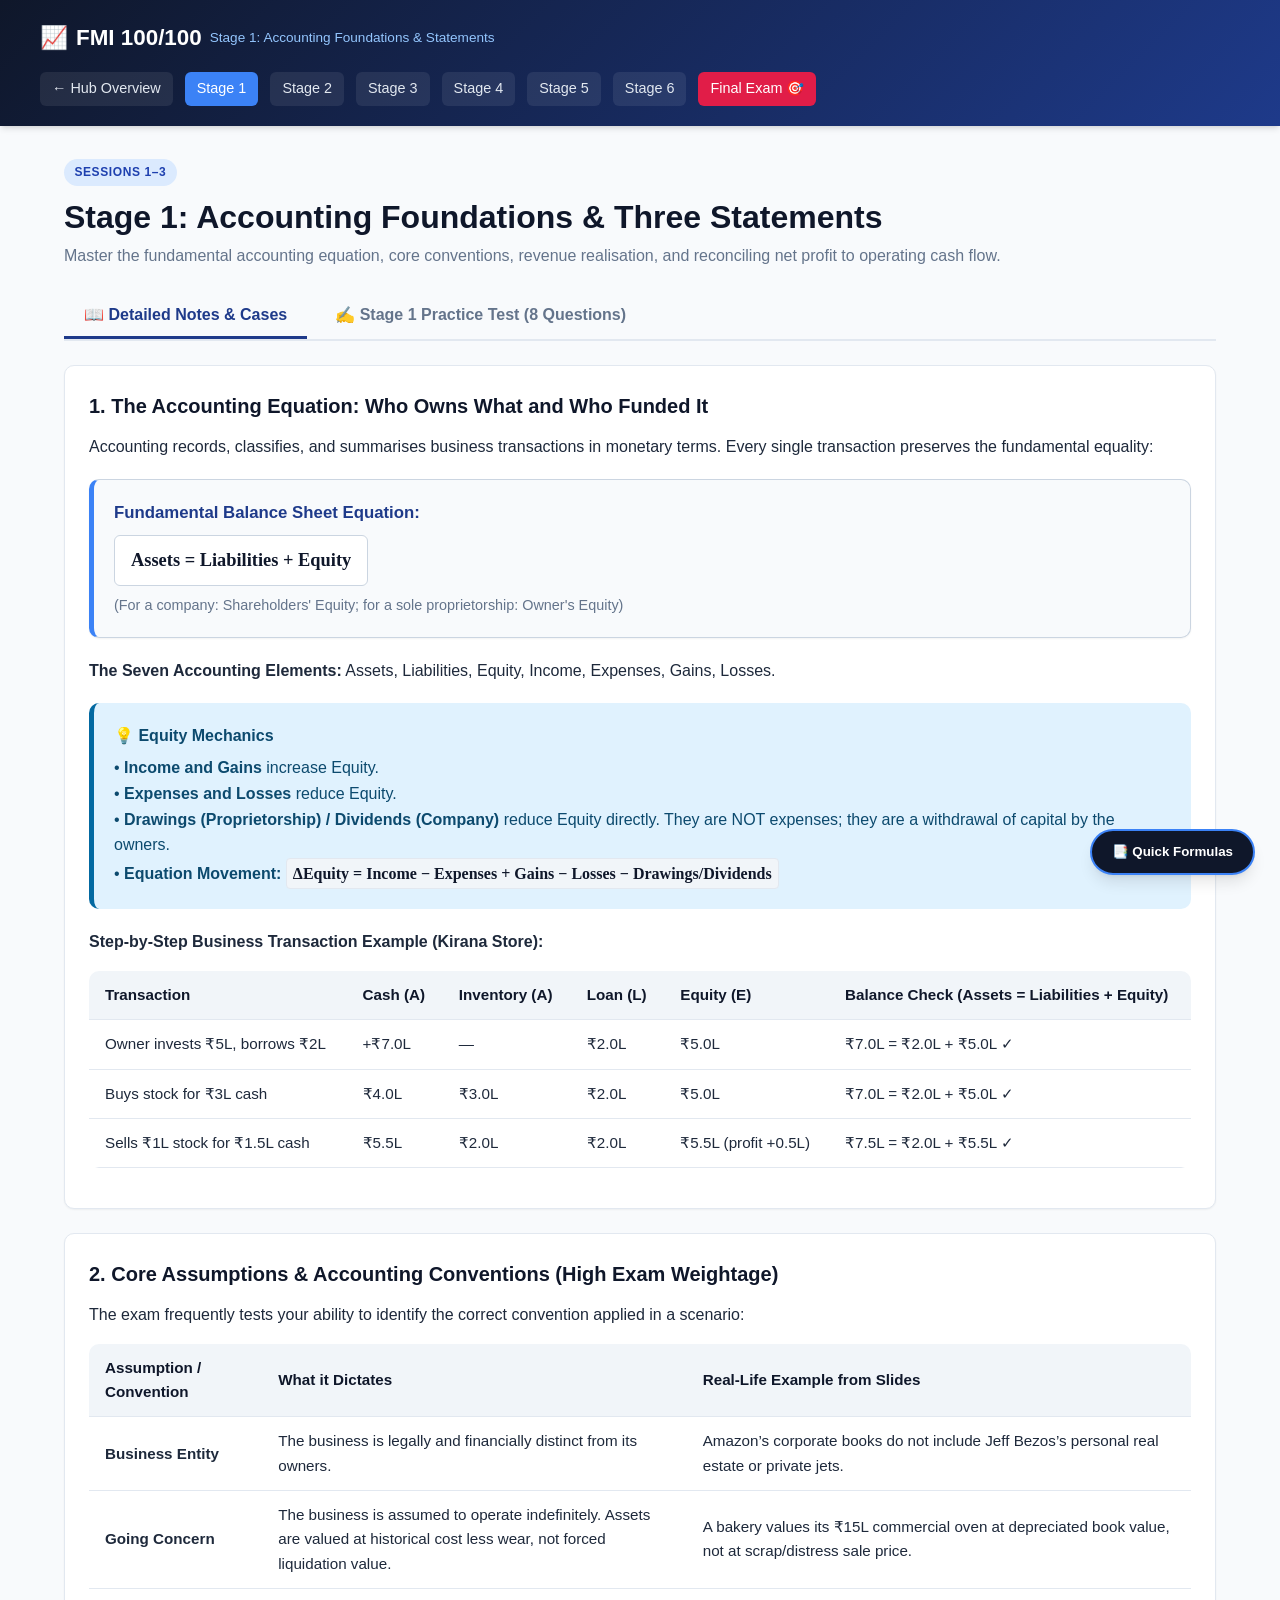
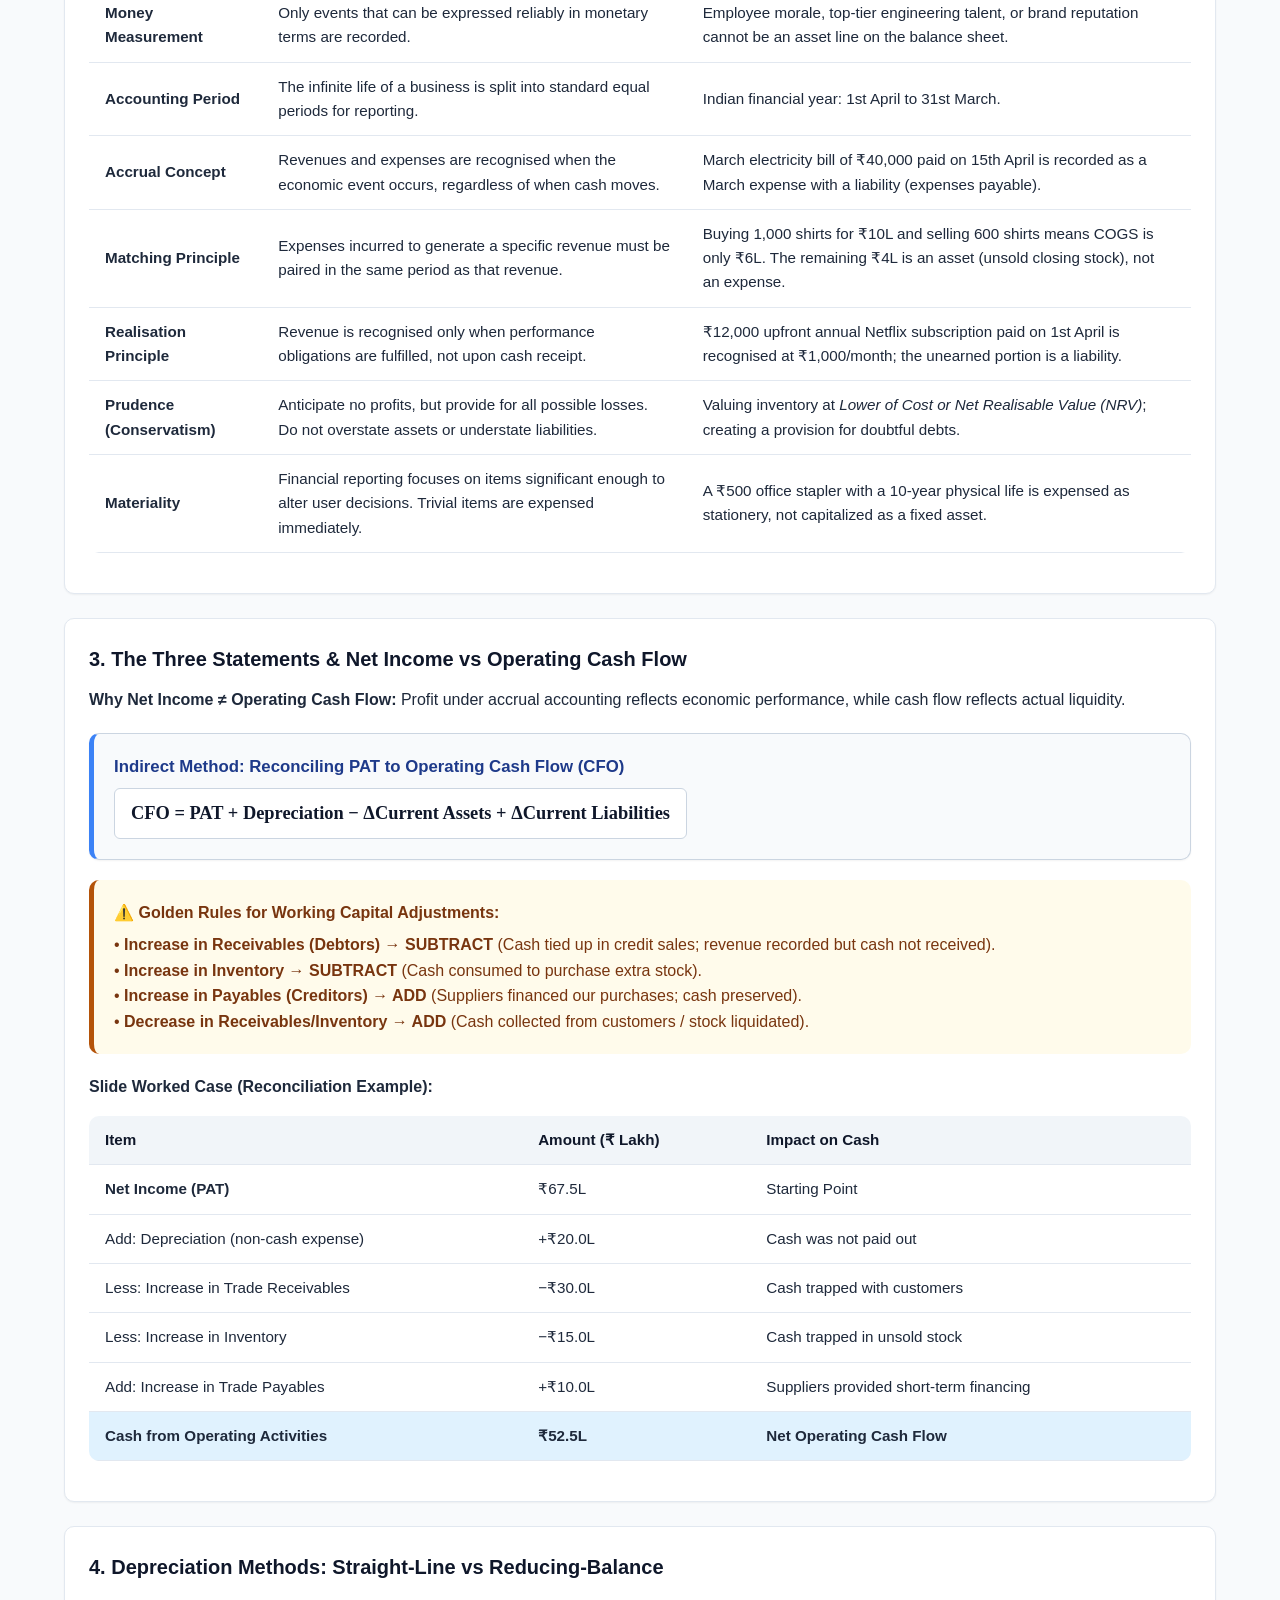
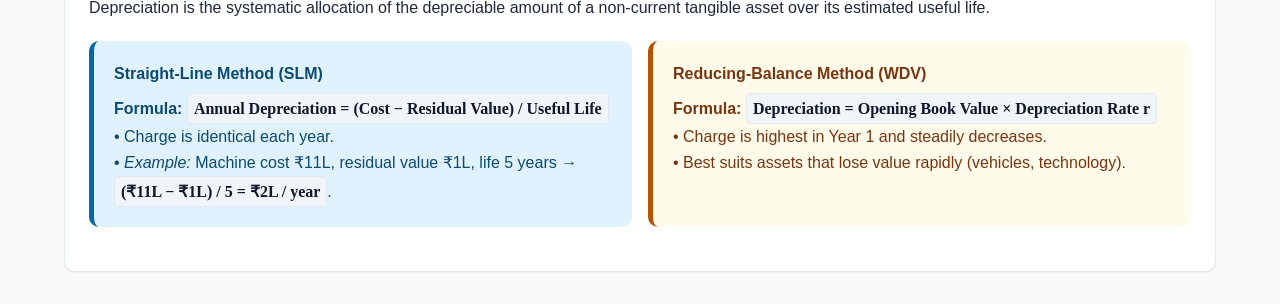
==== commit 12118a1c: "Refactor financial formulas and improve styling - Updated formula descriptions for clarity in stage2" ====
--- a/stage1_accounting.html
+++ b/stage1_accounting.html
@@ -56,7 +56,7 @@
         <div class="formula-box">
           <div class="formula-name">Fundamental Balance Sheet Equation:</div>
           <div class="formula-code">Assets = Liabilities + Equity</div>
-          <div class="formula-name" style="margin-top: 0.5rem; font-size: 0.9rem; color: var(--text-muted);">(For a company: Shareholders' Equity; for a sole proprietorship: Owner's Equity)</div>
+          <div style="margin-top: 0.5rem; font-size: 0.9rem; color: var(--text-muted);">(For a company: Shareholders' Equity; for a sole proprietorship: Owner's Equity)</div>
         </div>
 
         <p><strong>The Seven Accounting Elements:</strong> Assets, Liabilities, Equity, Income, Expenses, Gains, Losses.</p>
@@ -65,7 +65,7 @@
           <p>• <strong>Income and Gains</strong> increase Equity.</p>
           <p>• <strong>Expenses and Losses</strong> reduce Equity.</p>
           <p>• <strong>Drawings (Proprietorship) / Dividends (Company)</strong> reduce Equity directly. They are NOT expenses; they are a withdrawal of capital by the owners.</p>
-          <p>• <strong>Equation Movement:</strong> $\Delta \text{Equity} = \text{Income} - \text{Expenses} + \text{Gains} - \text{Losses} - \text{Dividends/Drawings}$.</p>
+          <p>• <strong>Equation Movement:</strong> <span class="math-expr">ΔEquity = Income − Expenses + Gains − Losses − Drawings/Dividends</span></p>
         </div>
 
         <h4>Step-by-Step Business Transaction Example (Kirana Store):</h4>
@@ -78,7 +78,7 @@
                 <th>Inventory (A)</th>
                 <th>Loan (L)</th>
                 <th>Equity (E)</th>
-                <th>Balance Check ($A = L + E$)</th>
+                <th>Balance Check (Assets = Liabilities + Equity)</th>
               </tr>
             </thead>
             <tbody>
@@ -180,22 +180,22 @@
       <div class="card">
         <h3 class="card-title">3. The Three Statements & Net Income vs Operating Cash Flow</h3>
         <p>
-          <strong>Why Net Income $\neq$ Operating Cash Flow:</strong> Profit under accrual accounting reflects economic performance, while cash flow reflects actual liquidity.
+          <strong>Why Net Income ≠ Operating Cash Flow:</strong> Profit under accrual accounting reflects economic performance, while cash flow reflects actual liquidity.
         </p>
 
         <div class="formula-box">
           <div class="formula-name">Indirect Method: Reconciling PAT to Operating Cash Flow (CFO)</div>
           <div class="formula-code">
-            CFO = PAT + Non-Cash Charges (Depreciation) − Δ Current Assets + Δ Current Liabilities
+            CFO = PAT + Depreciation − ΔCurrent Assets + ΔCurrent Liabilities
           </div>
         </div>
 
         <div class="callout callout-warning">
           <h4>⚠️ Golden Rules for Working Capital Adjustments:</h4>
-          <p>• <strong>Increase in Receivables (Debtors) $\rightarrow$ SUBTRACT</strong> (Cash tied up in credit sales; revenue recorded but cash not received).</p>
-          <p>• <strong>Increase in Inventory $\rightarrow$ SUBTRACT</strong> (Cash consumed to purchase extra stock).</p>
-          <p>• <strong>Increase in Payables (Creditors) $\rightarrow$ ADD</strong> (Suppliers financed our purchases; cash preserved).</p>
-          <p>• <strong>Decrease in Receivables/Inventory $\rightarrow$ ADD</strong> (Cash collected from customers / stock liquidated).</p>
+          <p>• <strong>Increase in Receivables (Debtors) → SUBTRACT</strong> (Cash tied up in credit sales; revenue recorded but cash not received).</p>
+          <p>• <strong>Increase in Inventory → SUBTRACT</strong> (Cash consumed to purchase extra stock).</p>
+          <p>• <strong>Increase in Payables (Creditors) → ADD</strong> (Suppliers financed our purchases; cash preserved).</p>
+          <p>• <strong>Decrease in Receivables/Inventory → ADD</strong> (Cash collected from customers / stock liquidated).</p>
         </div>
 
         <h4>Slide Worked Case (Reconciliation Example):</h4>
@@ -224,13 +224,13 @@
         <div style="display: grid; grid-template-columns: 1fr 1fr; gap: 1rem;">
           <div class="callout callout-info">
             <h4>Straight-Line Method (SLM)</h4>
-            <p><strong>Formula:</strong> $\text{Annual Depreciation} = \frac{\text{Cost} - \text{Residual Value}}{\text{Useful Life}}$</p>
+            <p><strong>Formula:</strong> <span class="math-expr">Annual Depreciation = (Cost − Residual Value) / Useful Life</span></p>
             <p>• Charge is identical each year.</p>
-            <p>• <em>Example:</em> Machine cost ₹11L, residual value ₹1L, life 5 years $\rightarrow \frac{11 - 1}{5} = ₹2\text{L}$ per year.</p>
+            <p>• <em>Example:</em> Machine cost ₹11L, residual value ₹1L, life 5 years → <span class="math-expr">(₹11L − ₹1L) / 5 = ₹2L / year</span>.</p>
           </div>
           <div class="callout callout-warning">
             <h4>Reducing-Balance Method (WDV)</h4>
-            <p><strong>Formula:</strong> $\text{Depreciation} = \text{Opening Book Value} \times \text{Rate } r$</p>
+            <p><strong>Formula:</strong> <span class="math-expr">Depreciation = Opening Book Value × Depreciation Rate r</span></p>
             <p>• Charge is highest in Year 1 and steadily decreases.</p>
             <p>• Best suits assets that lose value rapidly (vehicles, technology).</p>
           </div>
@@ -397,7 +397,7 @@
           </div>
           <div class="explanation-box" id="q4-explanation">
             <strong>Correct Answer: C</strong><br>
-            <em>Explanation:</em> From 1st October 2025 to 31st March 2026, exactly 6 months of teaching service has been rendered: $\frac{6}{12} \times ₹1,20,000 = ₹60,000$ earned revenue. The remaining 6 months (₹60,000) represents an obligation to perform future services and must be shown as a Current Liability (Unearned / Deferred Revenue).
+            <em>Explanation:</em> From 1st October 2025 to 31st March 2026, exactly 6 months of teaching service has been rendered: <span class="math-expr">(6 / 12) × ₹1,20,000 = ₹60,000</span> earned revenue. The remaining 6 months (₹60,000) represents an obligation to perform future services and must be shown as a Current Liability (Unearned / Deferred Revenue).
           </div>
         </div>
 
@@ -436,9 +436,9 @@
           <div class="explanation-box" id="q5-explanation">
             <strong>Correct Answer: A (₹46,00,000)</strong><br>
             <em>Manual calculation:</em><br>
-            $\text{CFO} = \text{PAT} + \text{Depreciation} - \Delta\text{Receivables} - \Delta\text{Inventory} + \Delta\text{Payables}$<br>
-            $= ₹45,00,000 + ₹10,00,000 - ₹8,00,000 - ₹5,00,000 + ₹4,00,000$<br>
-            $= ₹55,00,000 - ₹13,00,000 + ₹4,00,000 = <strong>₹46,00,000</strong>$.
+            <div class="math-block">CFO = PAT + Depreciation − ΔReceivables − ΔInventory + ΔPayables</div>
+            <p style="margin: 0.5rem 0;">= ₹45,00,000 + ₹10,00,000 − ₹8,00,000 − ₹5,00,000 + ₹4,00,000</p>
+            <p style="margin: 0.5rem 0;">= ₹55,00,000 − ₹13,00,000 + ₹4,00,000 = <span class="math-expr"><strong>₹46,00,000</strong></span></p>
           </div>
         </div>
 
@@ -501,10 +501,10 @@
           <div class="explanation-box" id="q7-explanation">
             <strong>Correct Answer: A (₹6,00,000)</strong><br>
             <em>Step-by-step arithmetic:</em><br>
-            1. Depreciable Amount = $\text{Cost} - \text{Salvage} = ₹12,00,000 - ₹2,00,000 = ₹10,00,000$.<br>
-            2. Annual Depreciation = $\frac{₹10,00,000}{5} = ₹2,00,000$ per year.<br>
-            3. Accumulated Depreciation after 3 years = $3 \times ₹2,00,000 = ₹6,00,000$.<br>
-            4. Book Value at end of Year 3 = $\text{Cost} - \text{Accumulated Depreciation} = ₹12,00,000 - ₹6,00,000 = <strong>₹6,00,000</strong>$.
+            1. Depreciable Amount = Cost − Salvage = ₹12,00,000 − ₹2,00,000 = <span class="math-expr">₹10,00,000</span>.<br>
+            2. Annual Depreciation = ₹10,00,000 / 5 = <span class="math-expr">₹2,00,000 / year</span>.<br>
+            3. Accumulated Depreciation after 3 years = 3 × ₹2,00,000 = <span class="math-expr">₹6,00,000</span>.<br>
+            4. Book Value at end of Year 3 = Cost − Accumulated Depreciation = ₹12,00,000 − ₹6,00,000 = <span class="math-expr"><strong>₹6,00,000</strong></span>.
           </div>
         </div>
 
@@ -557,9 +557,9 @@
     <div class="formula-modal-content">
       <button class="close-modal-btn" onclick="closeFormulaModal()">×</button>
       <h3>📑 Quick Formula Reference</h3>
-      <p style="margin-top:1rem;">• <strong>Accounting Equation:</strong> $\text{Assets} = \text{Liabilities} + \text{Equity}$</p>
-      <p>• <strong>CFO (Indirect):</strong> $\text{PAT} + \text{Depr} - \Delta\text{CA} + \Delta\text{CL}$</p>
-      <p>• <strong>SLM Depreciation:</strong> $\frac{\text{Cost} - \text{Salvage}}{\text{Life}}$</p>
+      <p style="margin-top:1rem;">• <strong>Accounting Equation:</strong> <span class="math-expr">Assets = Liabilities + Equity</span></p>
+      <p>• <strong>CFO (Indirect):</strong> <span class="math-expr">PAT + Depreciation − ΔCA + ΔCL</span></p>
+      <p>• <strong>SLM Depreciation:</strong> <span class="math-expr">(Cost − Salvage) / Useful Life</span></p>
     </div>
   </div>
 
--- a/style.css
+++ b/style.css
@@ -187,31 +187,79 @@
 
 /* Formula Highlight Box */
 .formula-box {
-  background: #f1f5f9;
-  border: 2px dashed #94a3b8;
+  background: #f8fafc;
+  border: 1.5px solid #cbd5e1;
+  border-left: 5px solid var(--primary-light);
   border-radius: var(--radius);
   padding: 1.25rem;
-  margin: 1rem 0;
-  font-family: "Courier New", Courier, monospace;
+  margin: 1.25rem 0;
+  box-shadow: var(--shadow-sm);
 }
 
 .formula-box .formula-name {
-  font-family: inherit;
   font-weight: 700;
   color: var(--primary);
   font-size: 1.05rem;
-  margin-bottom: 0.4rem;
+  margin-bottom: 0.5rem;
 }
 
 .formula-box .formula-code {
   font-size: 1.15rem;
   color: #0f172a;
   background: white;
-  padding: 0.5rem 0.75rem;
+  padding: 0.6rem 1rem;
   border-radius: 6px;
   display: inline-block;
   border: 1px solid #cbd5e1;
-  font-weight: bold;
+  font-weight: 600;
+  font-family: "Cambria Math", "Segoe UI Symbol", "DejaVu Math TeX Gyre", Georgia, serif;
+}
+
+/* Inline and Block Math Styling */
+.math-expr {
+  font-family: "Cambria Math", "Segoe UI Symbol", Georgia, "Times New Roman", serif;
+  font-weight: 600;
+  color: #0f172a;
+  background: #f1f5f9;
+  padding: 2px 6px;
+  border-radius: 4px;
+  border: 1px solid #e2e8f0;
+  display: inline-block;
+  white-space: nowrap;
+}
+
+.math-block {
+  display: block;
+  font-family: "Cambria Math", "Segoe UI Symbol", Georgia, serif;
+  font-size: 1.15rem;
+  font-weight: 600;
+  color: #0f172a;
+  background: white;
+  padding: 0.75rem 1.25rem;
+  border-radius: 8px;
+  border: 1px solid #cbd5e1;
+  margin: 0.75rem 0;
+  text-align: center;
+}
+
+/* Vertical Fraction Styling */
+.fraction {
+  display: inline-flex;
+  flex-direction: column;
+  vertical-align: middle;
+  text-align: center;
+  padding: 0 4px;
+  font-size: 0.9em;
+  line-height: 1.1;
+}
+
+.fraction .top {
+  border-bottom: 1.5px solid #334155;
+  padding-bottom: 2px;
+}
+
+.fraction .bottom {
+  padding-top: 2px;
 }
 
 /* Data Tables */
